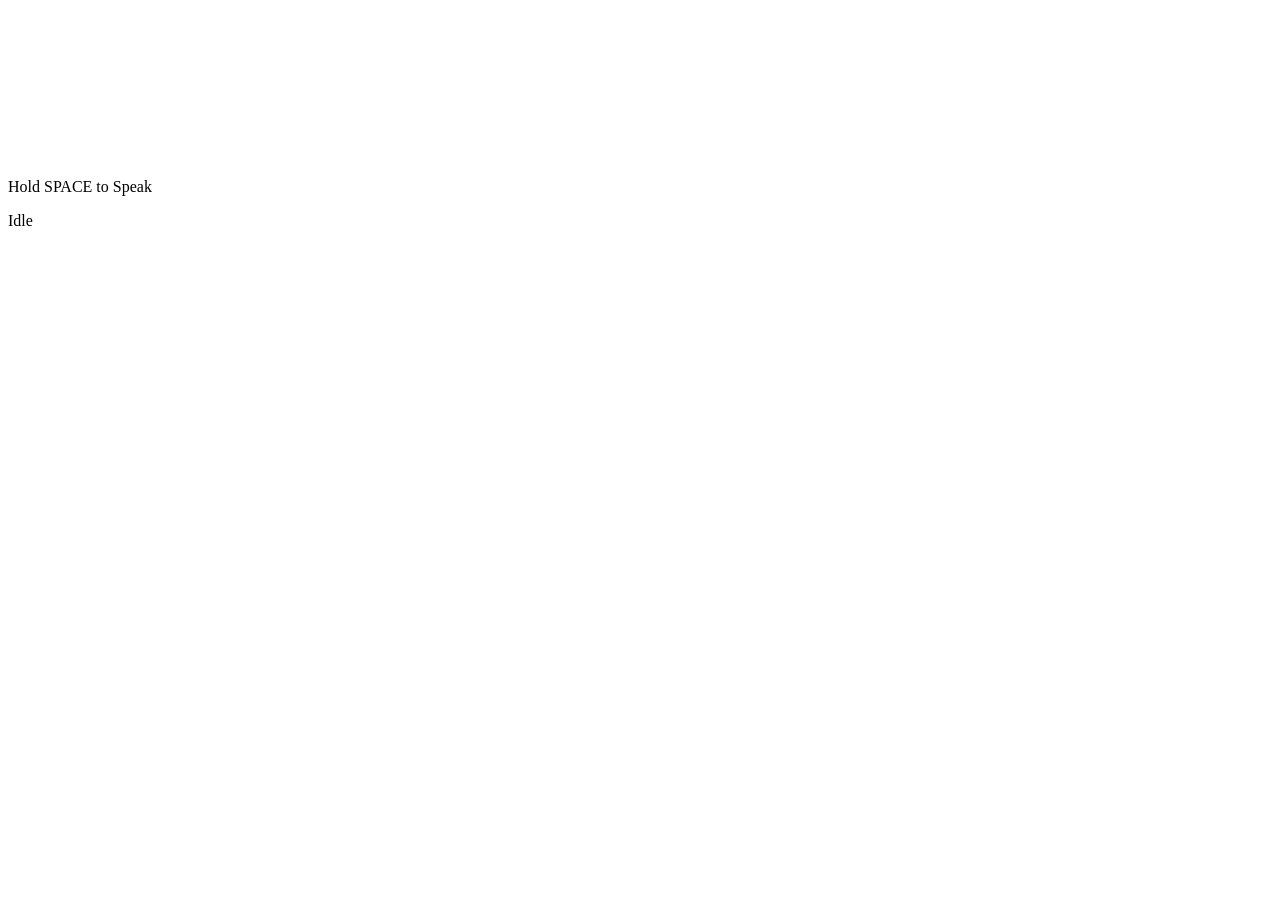
==== index.html @ 72540e1e "Create index.html" ====
<!DOCTYPE html>
<html>
<head>
<meta charset="UTF-8">
<title>Jarvis HUD</title>
<link rel="stylesheet" href="style.css">
<script src="https://js.puter.com/v2/"></script>
</head>
<body>

<div class="hud">
    <div class="ring"></div>
    <div class="ring ring2"></div>
    <canvas id="visualizer"></canvas>
</div>

<p class="hint">Hold SPACE to Speak</p>
<p id="status">Idle</p>

<script src="script.js"></script>
</body>
</html>
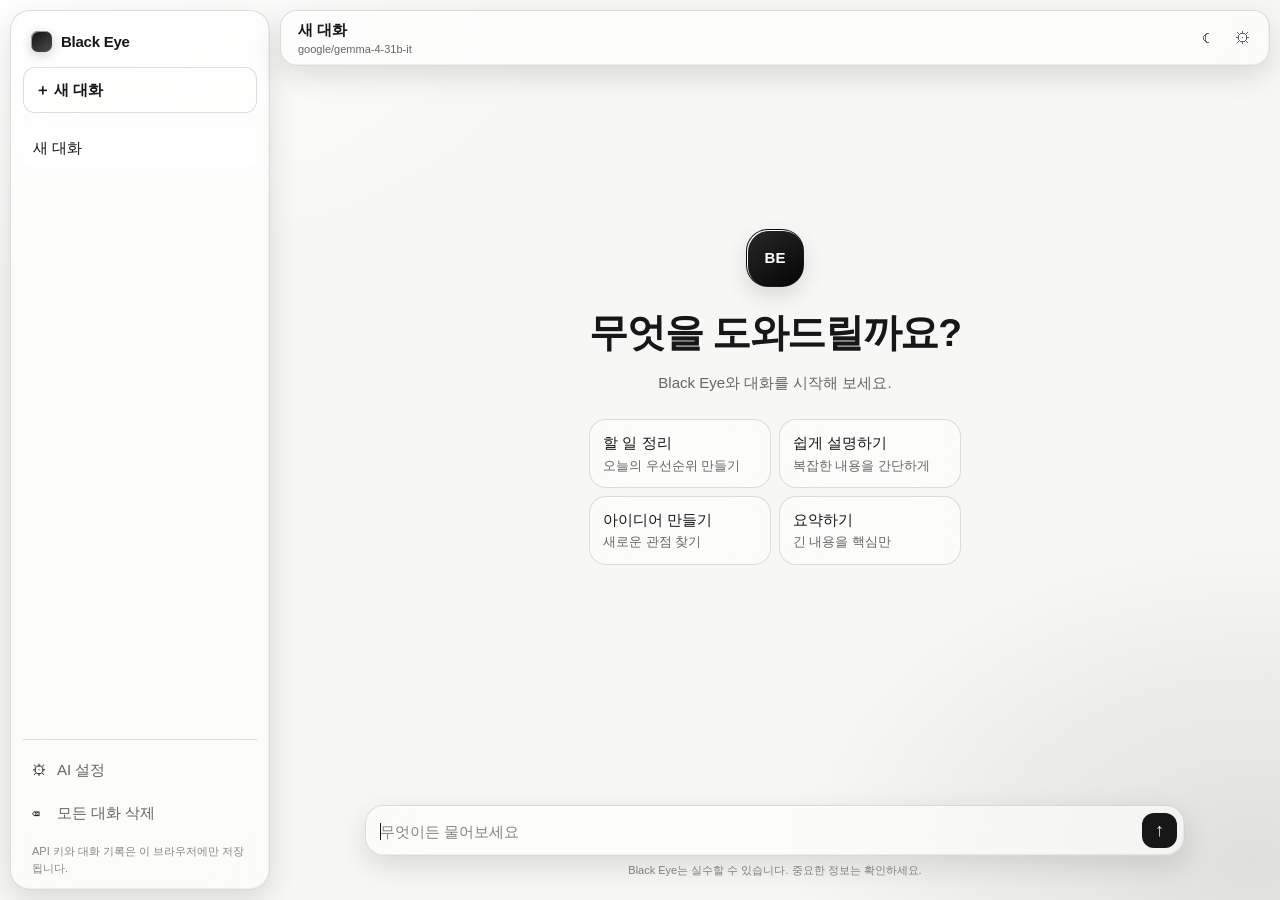
==== commit 77ae5217: "Add files via upload" ====
--- a/index.html
+++ b/index.html
@@ -1,22 +1,12 @@
-<!DOCTYPE html>
-<html>
+<!doctype html>
+<html lang="ko">
 <head>
-<meta charset="UTF-8">
-<title>Jarvis HUD</title>
-<link rel="stylesheet" href="style.css">
-<script src="https://js.puter.com/v2/"></script>
+  <meta charset="utf-8">
+  <meta name="viewport" content="width=device-width,initial-scale=1">
+  <meta http-equiv="refresh" content="0; url=outputs/nvidia-gemma-chat.html">
+  <title>Black Eye</title>
 </head>
 <body>
-
-<div class="hud">
-    <div class="ring"></div>
-    <div class="ring ring2"></div>
-    <canvas id="visualizer"></canvas>
-</div>
-
-<p class="hint">Hold SPACE to Speak</p>
-<p id="status">Idle</p>
-
-<script src="script.js"></script>
+  <p>Black Eye를 여는 중입니다. <a href="outputs/nvidia-gemma-chat.html">계속하기</a></p>
 </body>
 </html>
